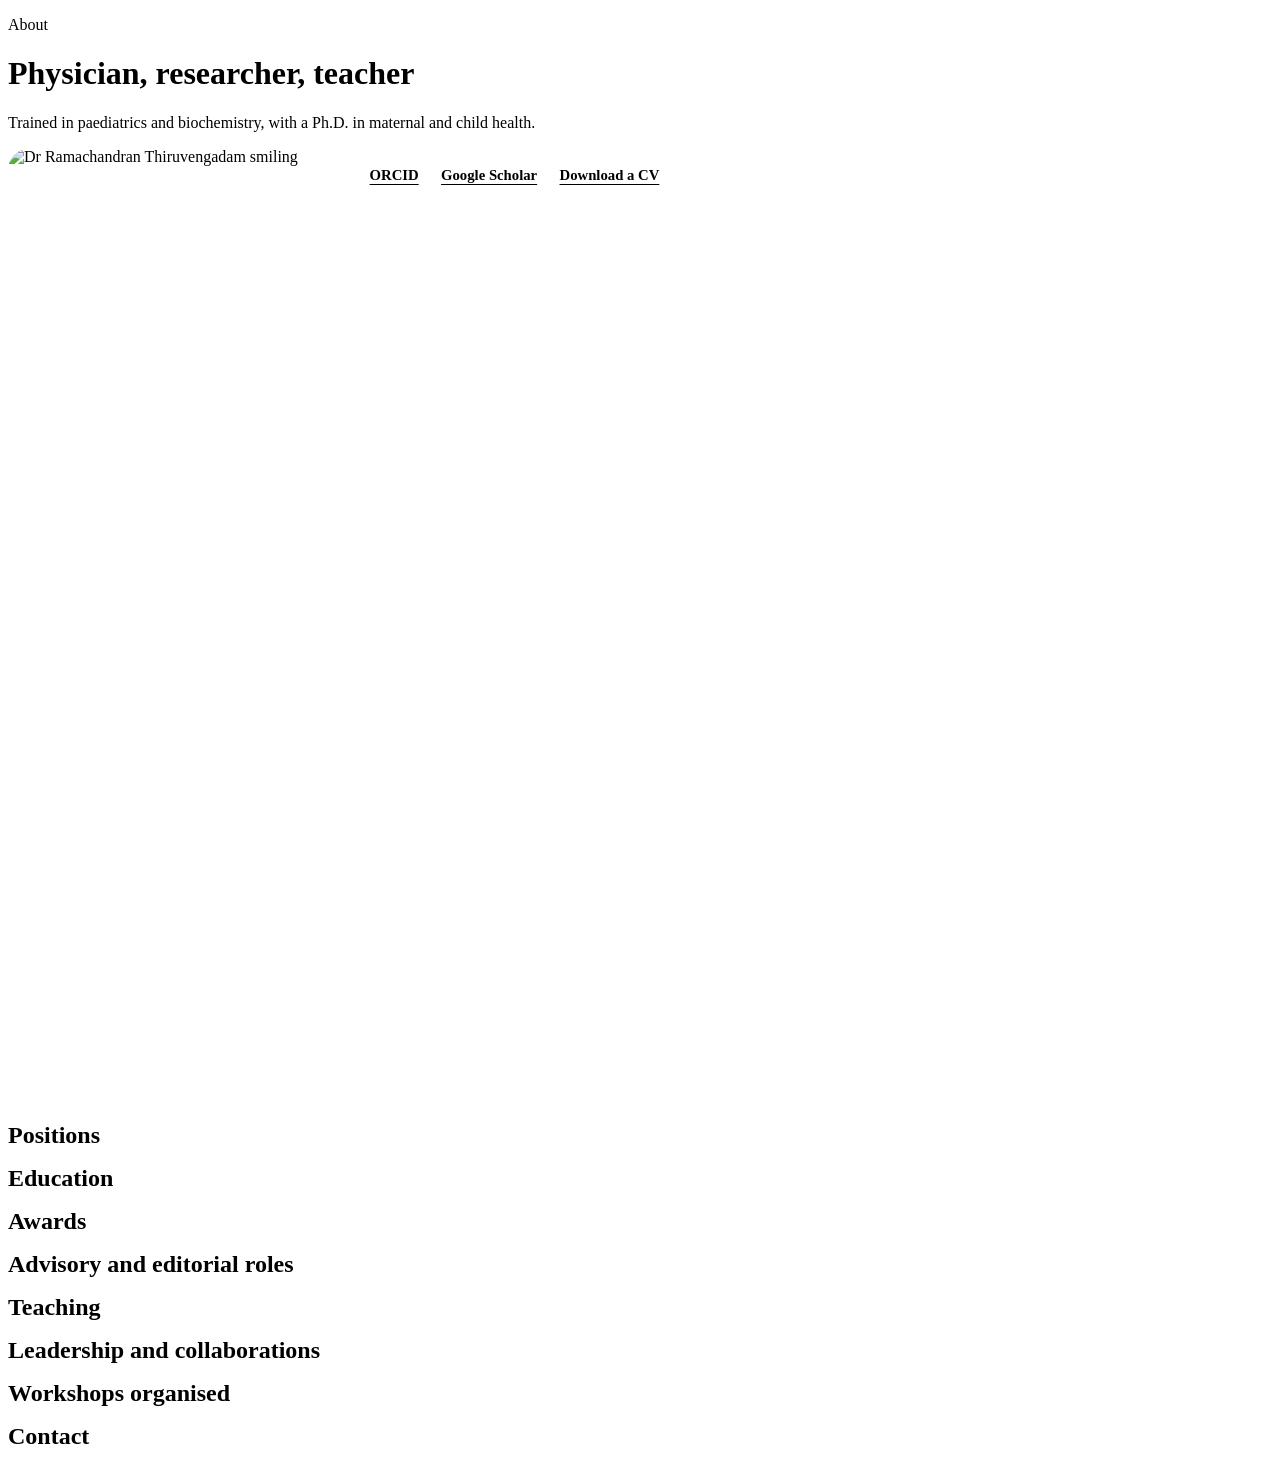
==== about.html @ 40336112 "Add files via upload" ====
<!doctype html>
<html lang="en"><head>
<title>About | Ramachandran Thiruvengadam</title>
<meta name="description" content="Biography, positions, education, awards, advisory roles and teaching of Dr Ramachandran Thiruvengadam.">
<meta charset="utf-8">
<meta name="viewport" content="width=device-width, initial-scale=1">
<link rel="preconnect" href="https://fonts.googleapis.com">
<link rel="preconnect" href="https://fonts.gstatic.com" crossorigin>
<link href="https://fonts.googleapis.com/css2?family=Fraunces:opsz,wght@9..144,400;9..144,500;9..144,600&family=Manrope:wght@400;500;600;700&display=swap" rel="stylesheet">
<link rel="stylesheet" href="assets/site.css">
<style>
.intro{display:grid;gap:2rem;align-items:start}
@media(min-width:52rem){.intro{grid-template-columns:19rem 1fr;gap:3.6rem}}
.ph{margin:0}.ph img{display:block;width:100%;aspect-ratio:1/1.08;object-fit:cover;object-position:50% 25%;border-radius:22px;box-shadow:var(--shadow)}
.intro p{font-size:1.05rem;max-width:42rem}
.links{display:flex;gap:1.4rem;flex-wrap:wrap;font-weight:700;font-size:.92rem;margin-top:1.2rem}.links a{color:var(--accent);text-underline-offset:4px}
h2.sm{font-size:1.5rem;margin:0 0 1rem}
ul.plain{margin:0;padding:0;list-style:none;border-top:1px solid var(--rule)}ul.plain li{padding:.85rem 0;border-bottom:1px solid var(--rule)}
</style></head>
<body><header id="hdr"></header>
<main id="main">
<div class="pagehead"><div class="wrap"><p class="eyebrow">About</p><h1 data-t="about_title">Physician, researcher, teacher</h1><p class="lede" data-t="about_lede">Trained in paediatrics and biochemistry, with a Ph.D. in maternal and child health.</p></div></div>
<section><div class="wrap intro">
  <figure class="ph"><img src="img/portrait-2.jpg" alt="Dr Ramachandran Thiruvengadam smiling" width="900" height="974"></figure>
  <div><p id="bio"></p><div class="links"><a id="l-orcid" href="#" rel="noopener">ORCID</a><a id="l-scholar" href="#" rel="noopener">Google Scholar</a><a href="cv.html">Download a CV</a></div></div>
</div></section>
<section class="alt"><div class="wrap"><h2 class="sm">Positions</h2><ul class="rule-list" id="pos"></ul></div></section>
<section><div class="wrap grid g2" style="gap:3rem">
  <div><h2 class="sm">Education</h2><ul class="rule-list" id="edu"></ul></div>
  <div><h2 class="sm">Awards</h2><ul class="rule-list" id="awd"></ul></div>
</div></section>
<section class="alt"><div class="wrap grid g2" style="gap:3rem">
  <div><h2 class="sm">Advisory and editorial roles</h2><ul class="plain" id="roles"></ul></div>
  <div><h2 class="sm">Teaching</h2><ul class="plain" id="teach"></ul></div>
</div></section>
<section><div class="wrap grid g2" style="gap:3rem">
  <div><h2 class="sm">Leadership and collaborations</h2><ul class="plain" id="lead"></ul></div>
  <div><h2 class="sm">Workshops organised</h2><ul class="plain" id="work"></ul></div>
</div></section>
<section class="alt" id="contact"><div class="wrap"><h2 class="sm">Contact</h2>
  <div class="card" style="max-width:34rem"><p style="margin:0 0 .4rem;font-weight:700" id="c-name"></p><p style="margin:0;color:var(--muted)" id="c-inst"></p><p style="margin:.8rem 0 0"><a id="c-mail" href="#" style="color:var(--accent);font-weight:700"></a></p><p style="margin:.6rem 0 0;color:var(--muted);font-size:.9rem" id="c-addr"></p></div>
</div></section>
</main>
<footer id="ftr"></footer>
<script src="assets/site.js"></script>
<script>
CV.data().then((d) => {
  if (!d) return; const e = CV.esc, P = d.PERSON;
  document.getElementById('bio').textContent = d.SHORT_BIO_100;
  document.getElementById('l-orcid').href = 'https://orcid.org/' + P.orcid; document.getElementById('l-scholar').href = P.scholar;
  const row = (k, t, s) => '<li class="row"><div class="k">' + e(k) + '</div><div><div class="t">' + e(t) + '</div>' + (s ? '<div class="s">' + e(s) + '</div>' : '') + '</div></li>';
  document.getElementById('pos').innerHTML = d.POSITIONS.map((p) => row(p[2] + ' to ' + p[3], p[1], p[0])).join('');
  document.getElementById('edu').innerHTML = d.EDUCATION.map((p) => row(p[2], p[1], p[0]).replace('class="row"', 'class="row" style="grid-template-columns:5rem 1fr"')).join('');
  document.getElementById('awd').innerHTML = d.AWARDS.map((a) => '<li><div class="t" style="font-weight:600">' + e(a[0]) + '</div><div class="s">' + e(a[1]) + '</div></li>').join('');
  const list = (id, arr) => document.getElementById(id).innerHTML = arr.map((x) => '<li>' + e(x) + '</li>').join('');
  list('roles', d.ROLES); list('teach', d.TEACHING); list('lead', d.LEADERSHIP); list('work', d.WORKSHOPS);
  document.getElementById('c-name').textContent = P.name; document.getElementById('c-inst').textContent = P.position + ', ' + P.institute;
  const m = document.getElementById('c-mail'); m.textContent = P.email; m.href = 'mailto:' + P.email; document.getElementById('c-addr').textContent = P.address;
});
</script></body></html>
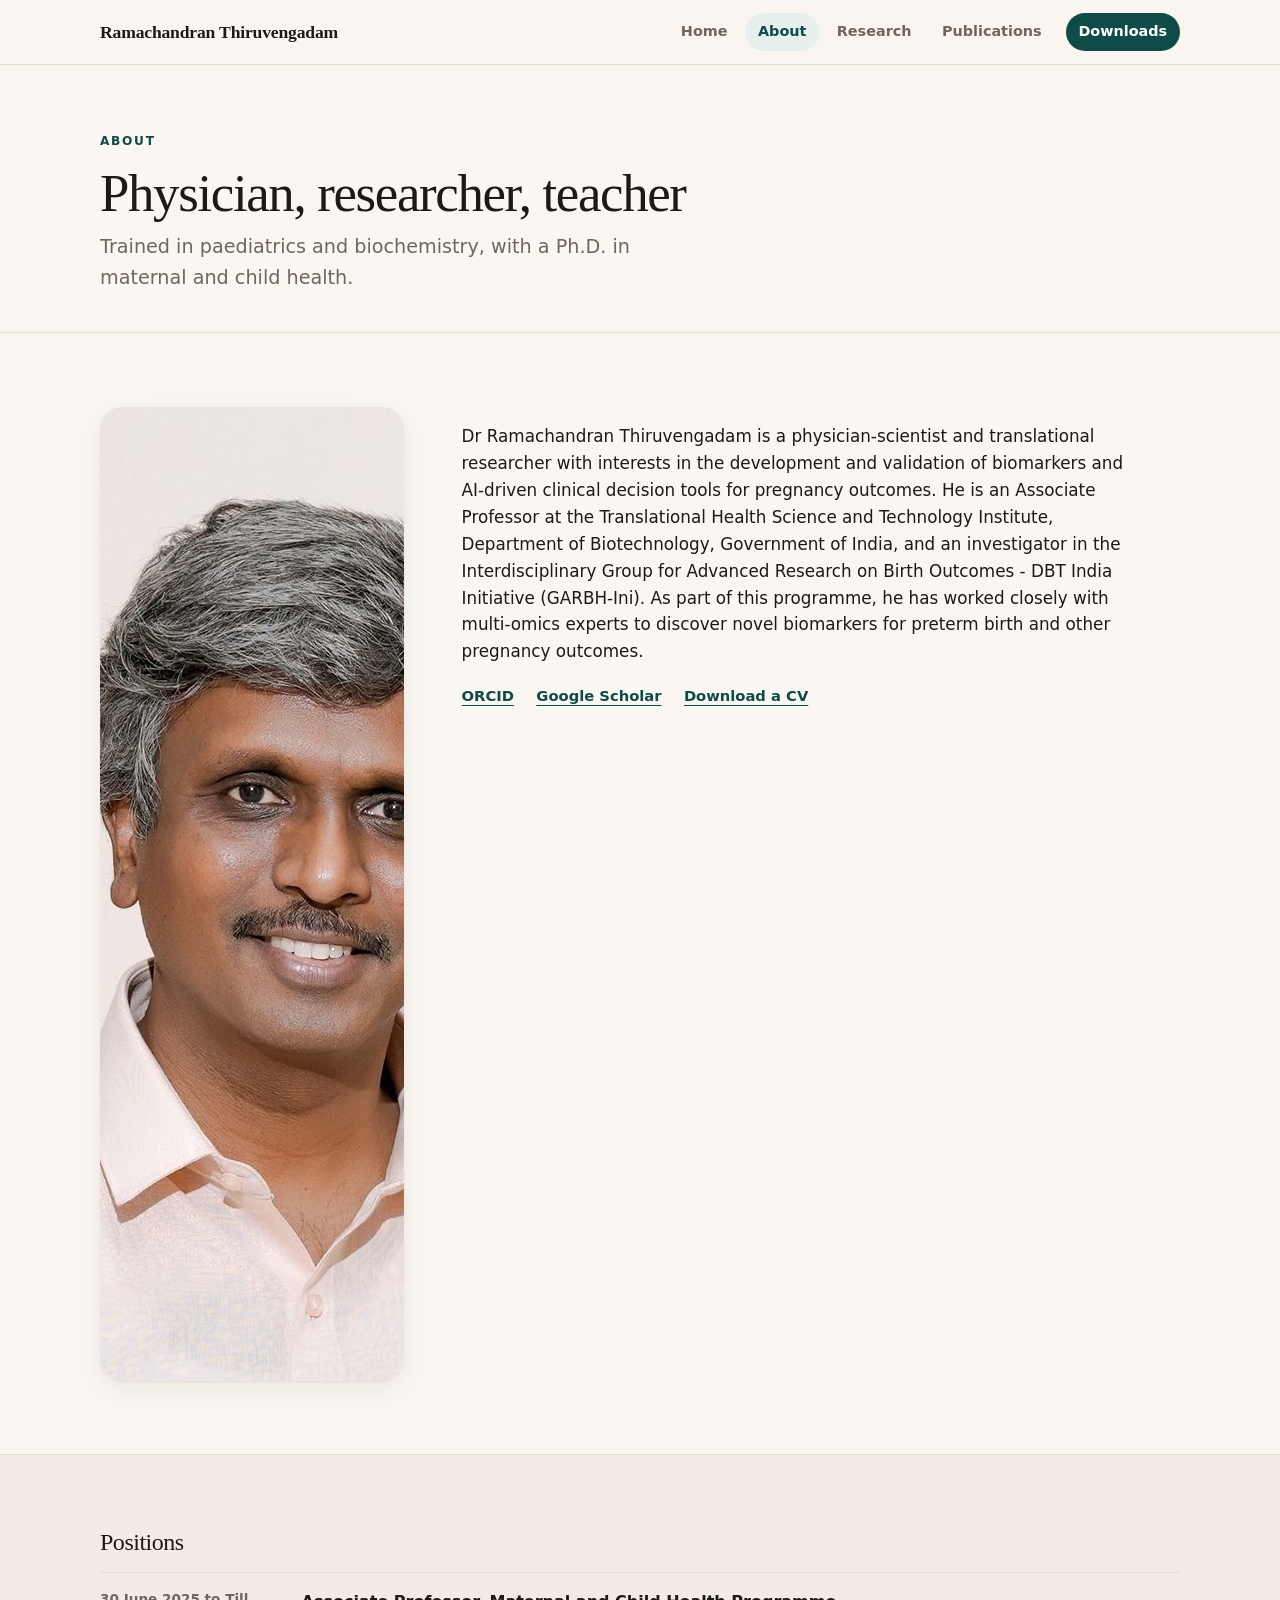
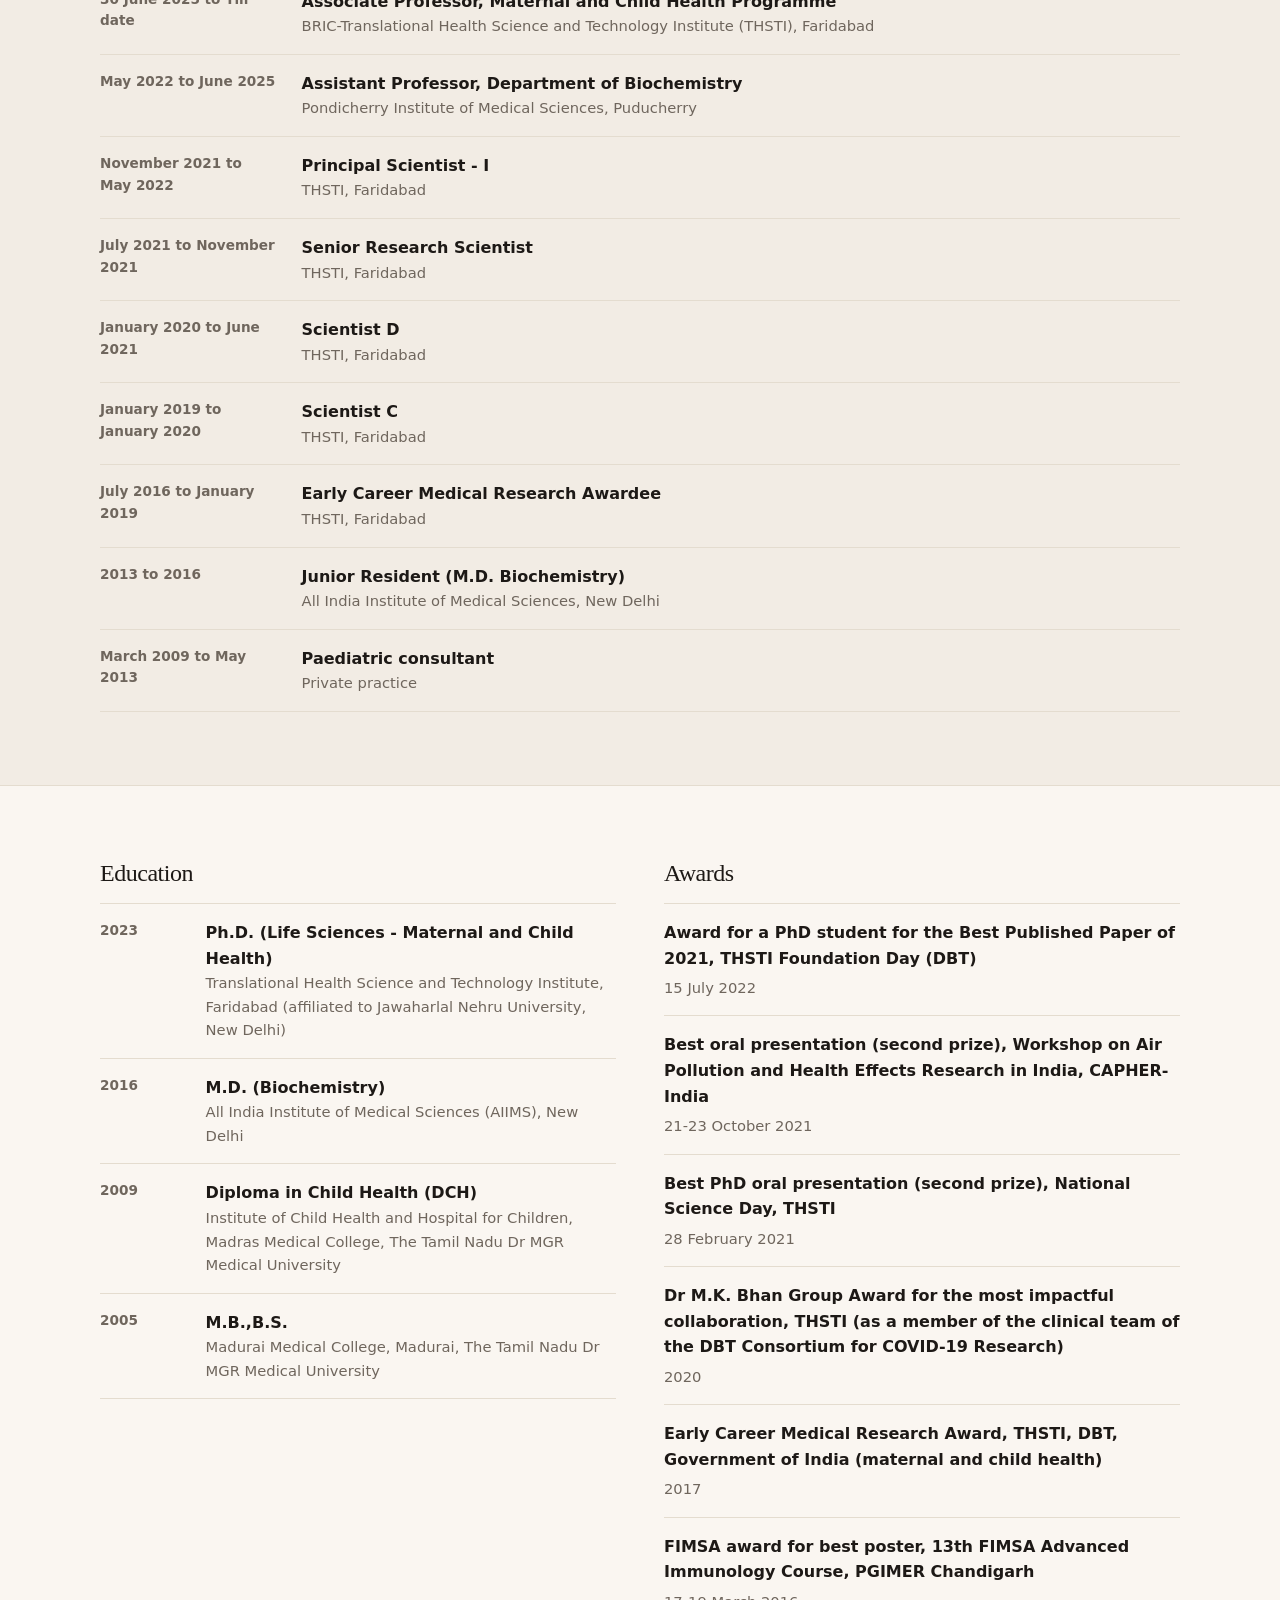
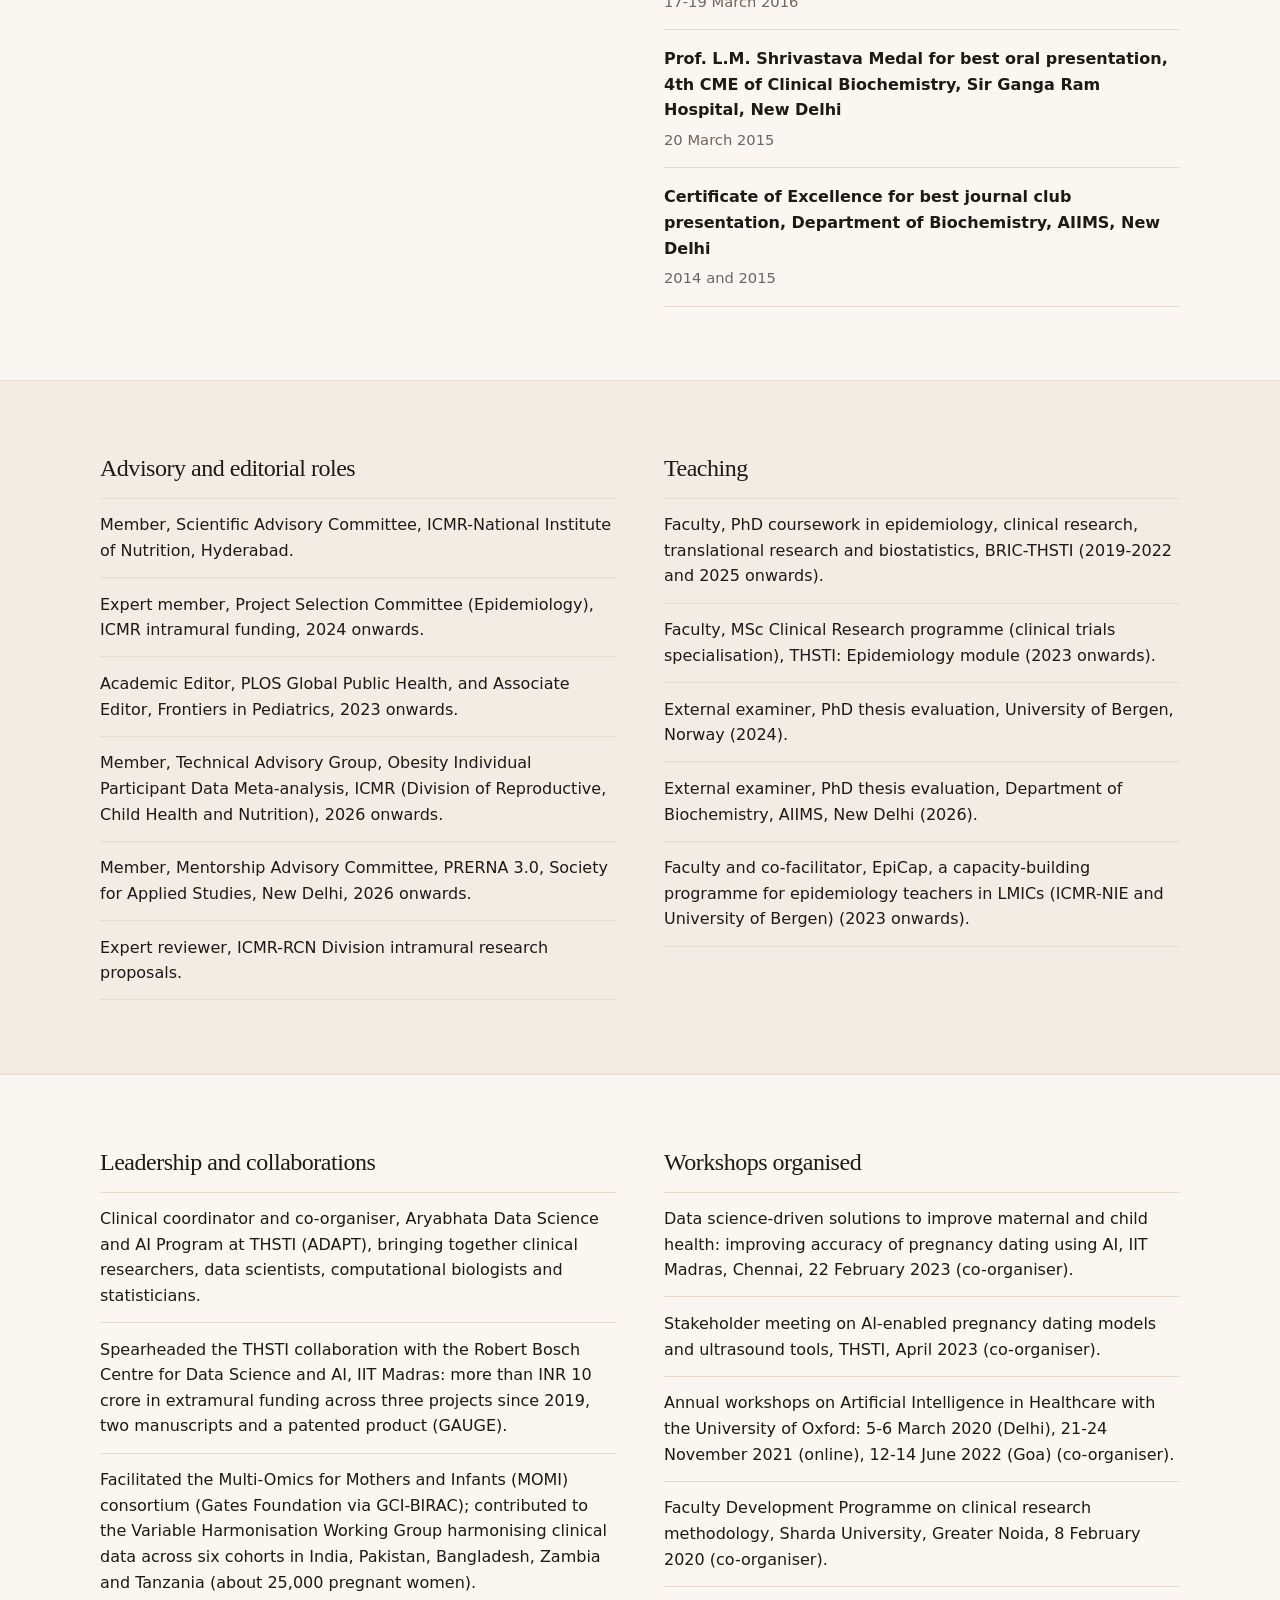
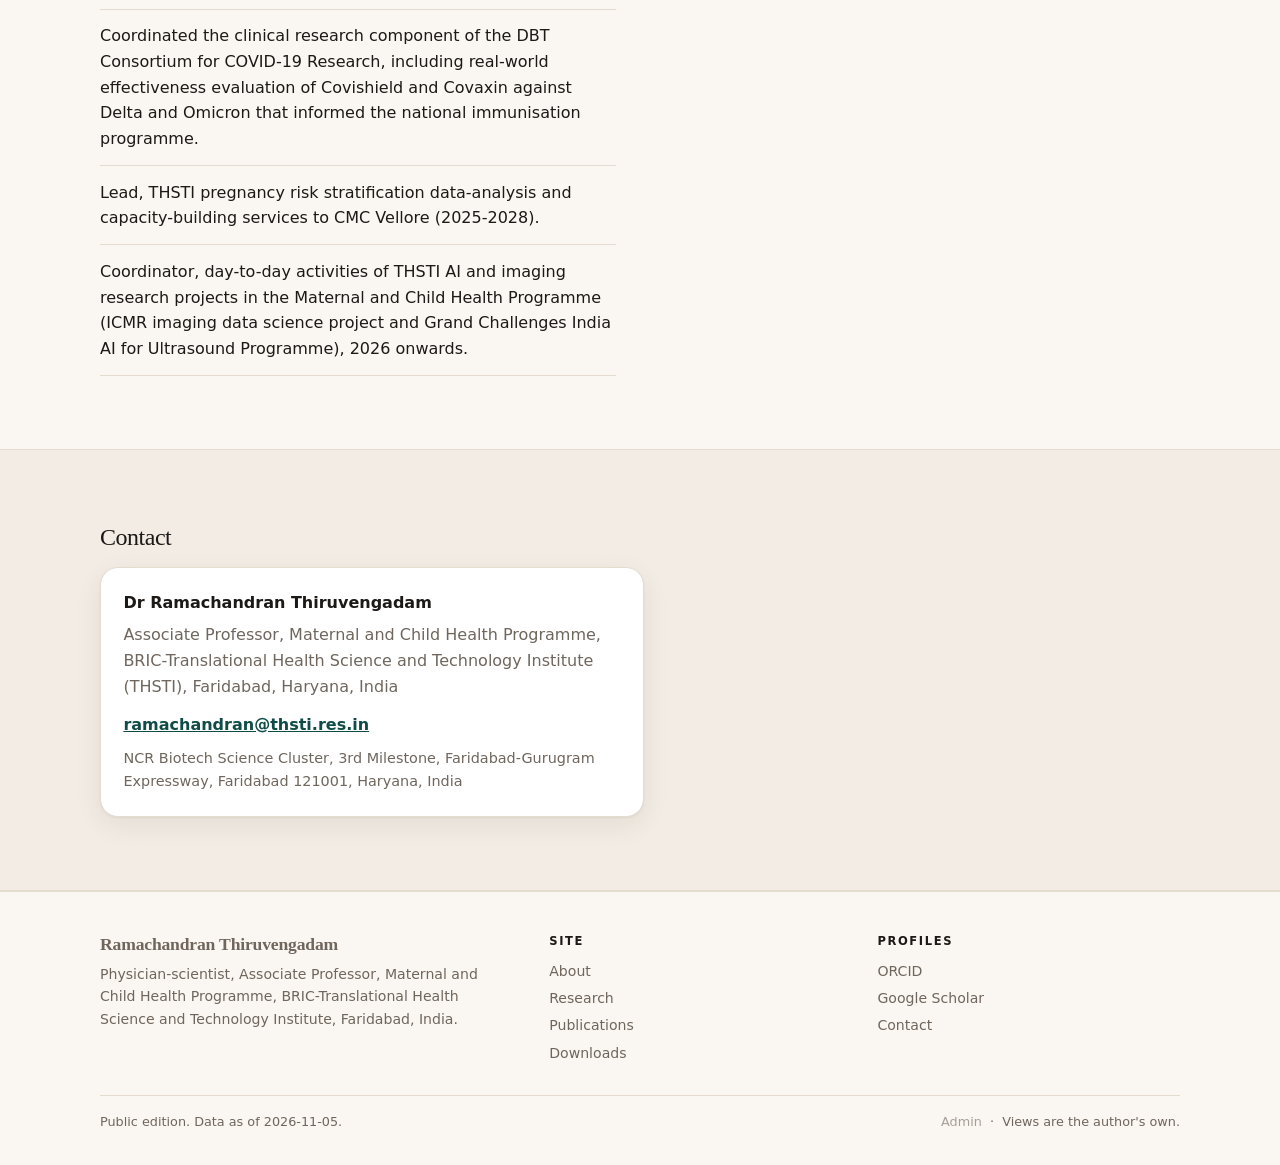
==== commit bbfed26a: "Add files via upload" ====
--- a/about.html
+++ b/about.html
@@ -7,7 +7,7 @@
 <link rel="preconnect" href="https://fonts.googleapis.com">
 <link rel="preconnect" href="https://fonts.gstatic.com" crossorigin>
 <link href="https://fonts.googleapis.com/css2?family=Fraunces:opsz,wght@9..144,400;9..144,500;9..144,600&family=Manrope:wght@400;500;600;700&display=swap" rel="stylesheet">
-<link rel="stylesheet" href="assets/site.css">
+<link rel="stylesheet" href="site.css">
 <style>
 .intro{display:grid;gap:2rem;align-items:start}
 @media(min-width:52rem){.intro{grid-template-columns:19rem 1fr;gap:3.6rem}}
@@ -21,7 +21,7 @@
 <main id="main">
 <div class="pagehead"><div class="wrap"><p class="eyebrow">About</p><h1 data-t="about_title">Physician, researcher, teacher</h1><p class="lede" data-t="about_lede">Trained in paediatrics and biochemistry, with a Ph.D. in maternal and child health.</p></div></div>
 <section><div class="wrap intro">
-  <figure class="ph"><img src="img/portrait-2.jpg" alt="Dr Ramachandran Thiruvengadam smiling" width="900" height="974"></figure>
+  <figure class="ph"><img src="portrait-2.jpg" alt="Dr Ramachandran Thiruvengadam smiling" width="900" height="974"></figure>
   <div><p id="bio"></p><div class="links"><a id="l-orcid" href="#" rel="noopener">ORCID</a><a id="l-scholar" href="#" rel="noopener">Google Scholar</a><a href="cv.html">Download a CV</a></div></div>
 </div></section>
 <section class="alt"><div class="wrap"><h2 class="sm">Positions</h2><ul class="rule-list" id="pos"></ul></div></section>
@@ -42,7 +42,7 @@
 </div></section>
 </main>
 <footer id="ftr"></footer>
-<script src="assets/site.js"></script>
+<script src="site.js"></script>
 <script>
 CV.data().then((d) => {
   if (!d) return; const e = CV.esc, P = d.PERSON;
--- a/site.css
+++ b/site.css
@@ -0,0 +1,88 @@
+:root{
+  --bg:#faf6f1; --surface:#fff; --sunk:#f2ece4; --ink:#1d1916; --muted:#6f665d; --rule:#e4dccf;
+  --accent:#0f4c47; --accent-2:#0b3a36; --accent-ink:#fff; --tint:#e6efec; --warn:#8a4b0f; --err:#a3281d;
+  --shadow:0 1px 2px rgba(40,28,15,.06),0 8px 28px rgba(40,28,15,.07);
+  --serif:'Fraunces',Georgia,'Times New Roman',serif; --sans:'Manrope',system-ui,-apple-system,'Segoe UI',Roboto,sans-serif;
+}
+@media (prefers-color-scheme: dark){:root:not([data-theme="light"]){--bg:#14110f;--surface:#1c1815;--sunk:#1a1613;--ink:#f1ebe3;--muted:#a69c90;--rule:#342d27;--accent:#7ccfc5;--accent-2:#a5e0d8;--accent-ink:#0a1f1c;--tint:#17302d;--warn:#e3a862;--err:#ff8f84;--shadow:0 1px 2px rgba(0,0,0,.4),0 10px 30px rgba(0,0,0,.35)}}
+:root[data-theme="dark"]{--bg:#14110f;--surface:#1c1815;--sunk:#1a1613;--ink:#f1ebe3;--muted:#a69c90;--rule:#342d27;--accent:#7ccfc5;--accent-2:#a5e0d8;--accent-ink:#0a1f1c;--tint:#17302d;--warn:#e3a862;--err:#ff8f84;--shadow:0 1px 2px rgba(0,0,0,.4),0 10px 30px rgba(0,0,0,.35)}
+*{box-sizing:border-box}html{scroll-behavior:smooth;-webkit-text-size-adjust:100%}
+@media (prefers-reduced-motion:reduce){html{scroll-behavior:auto}*{transition:none!important;animation:none!important}}
+body{margin:0;background:var(--bg);color:var(--ink);font:16px/1.6 var(--sans);-webkit-font-smoothing:antialiased}
+a{color:inherit}img{max-width:100%}
+.wrap{max-width:70rem;margin:0 auto;padding:0 20px}
+:focus-visible{outline:2.5px solid var(--accent);outline-offset:3px;border-radius:6px}
+.skip{position:absolute;left:-999px;top:8px;background:var(--accent);color:var(--accent-ink);padding:.5rem 1rem;border-radius:8px;z-index:50}.skip:focus{left:12px}
+
+/* header */
+.bar{position:sticky;top:0;z-index:30;background:color-mix(in srgb,var(--bg) 90%,transparent);backdrop-filter:saturate(1.4) blur(10px);border-bottom:1px solid var(--rule)}
+.bar .wrap{display:flex;align-items:center;justify-content:space-between;height:64px;gap:1rem}
+.mark{font:600 1.1rem var(--serif);text-decoration:none;letter-spacing:-.01em;white-space:nowrap}
+.nav{display:flex;align-items:center;gap:.3rem}
+.nav a{font-size:.9rem;font-weight:600;color:var(--muted);text-decoration:none;padding:.45rem .8rem;border-radius:999px;transition:color .15s,background .15s}
+.nav a:hover{color:var(--ink);background:var(--sunk)}
+.nav a[aria-current=page]{color:var(--accent);background:var(--tint)}
+.nav a.cta{background:var(--accent);color:var(--accent-ink);margin-left:.4rem}.nav a.cta:hover{background:var(--accent-2)}
+.nav a.cta[aria-current=page]{background:var(--accent);color:var(--accent-ink)}
+.burger{display:none;background:none;border:1.5px solid var(--rule);border-radius:10px;width:42px;height:42px;cursor:pointer;color:var(--ink)}
+@media(max-width:52rem){
+  .burger{display:inline-grid;place-items:center}
+  .nav{position:absolute;left:0;right:0;top:64px;background:var(--bg);border-bottom:1px solid var(--rule);flex-direction:column;align-items:stretch;padding:.6rem 20px 1rem;display:none}
+  .nav.open{display:flex}.nav a{padding:.8rem 1rem}.nav a.cta{margin:.4rem 0 0;text-align:center}
+}
+
+/* type + buttons */
+.eyebrow{font-size:.76rem;font-weight:700;letter-spacing:.14em;text-transform:uppercase;color:var(--accent);margin:0 0 .9rem}
+h1{font:500 clamp(2.4rem,6.2vw,4.3rem)/1.04 var(--serif);letter-spacing:-.025em;margin:0 0 1.1rem}
+h2{font:500 clamp(1.7rem,4vw,2.4rem)/1.12 var(--serif);letter-spacing:-.02em;margin:0 0 .6rem}
+h3{font:600 1.1rem/1.3 var(--serif);margin:0 0 .4rem}
+.lede{font-size:clamp(1.02rem,2.2vw,1.2rem);color:var(--muted);max-width:36rem;margin:0 0 1.8rem}.lede b{color:var(--ink);font-weight:600}
+.sec-sub{color:var(--muted);max-width:40rem;margin:0 0 2rem}
+.btns{display:flex;gap:.8rem;flex-wrap:wrap}
+.btn{font:700 .92rem var(--sans);cursor:pointer;border-radius:999px;border:1.5px solid var(--accent);background:var(--accent);color:var(--accent-ink);padding:.75rem 1.35rem;text-decoration:none;display:inline-flex;align-items:center;gap:.5rem;transition:transform .15s,background .15s}
+.btn:hover{background:var(--accent-2);border-color:var(--accent-2);transform:translateY(-1px)}
+.btn.ghost{background:transparent;color:var(--accent)}.btn.ghost:hover{background:var(--tint)}
+.btn:disabled{opacity:.55;cursor:wait;transform:none}.btn.sm{padding:.48rem 1rem;font-size:.84rem}
+.chip{display:inline-block;font-size:.72rem;font-weight:700;letter-spacing:.04em;padding:.18rem .6rem;border-radius:999px;background:var(--tint);color:var(--accent);white-space:nowrap}
+.chip.n{background:var(--sunk);color:var(--muted)}
+
+/* layout blocks */
+section{padding:clamp(2.6rem,6vw,4.6rem) 0}
+section.alt{background:var(--sunk);border-block:1px solid var(--rule)}
+.pagehead{padding:clamp(2.4rem,6vw,4.2rem) 0 clamp(1.6rem,4vw,2.4rem);border-bottom:1px solid var(--rule)}
+.pagehead h1{font-size:clamp(2.1rem,5vw,3.3rem);margin-bottom:.7rem}.pagehead .lede{margin:0}
+.grid{display:grid;gap:1.4rem}
+@media(min-width:48rem){.g2{grid-template-columns:1fr 1fr}.g3{grid-template-columns:repeat(3,1fr)}.g4{grid-template-columns:repeat(2,1fr)}}
+@media(min-width:62rem){.g4{grid-template-columns:repeat(4,1fr)}}
+.card{background:var(--surface);border:1px solid var(--rule);border-radius:18px;padding:1.4rem;box-shadow:var(--shadow)}
+.theme{background:var(--surface);border:1px solid var(--rule);border-radius:18px;padding:1.5rem 1.4rem 1.6rem;transition:transform .2s,box-shadow .2s}
+.theme:hover{transform:translateY(-3px);box-shadow:var(--shadow)}
+.theme .ix{font:500 .85rem var(--serif);color:var(--accent);margin-bottom:1rem;display:block}
+.theme p{color:var(--muted);font-size:.93rem;margin:0}
+.rule-list{list-style:none;margin:0;padding:0;border-top:1px solid var(--rule)}
+.rule-list li{padding:1rem 0;border-bottom:1px solid var(--rule);display:grid;gap:.3rem}
+@media(min-width:44rem){.rule-list li.row{grid-template-columns:11rem 1fr;gap:1.6rem}}
+.rule-list .k{font-size:.85rem;color:var(--muted);font-weight:600}
+.rule-list .t{font-weight:700}.rule-list .s{color:var(--muted);font-size:.92rem}
+
+/* publications */
+.pub{padding:1.1rem 0;border-bottom:1px solid var(--rule);display:grid;gap:.25rem}
+.pub .ti{font-weight:700;line-height:1.35}.pub .au{font-size:.9rem;color:var(--muted)}.pub .au b{color:var(--ink)}
+.pub .jr{font-size:.9rem}.pub .lk{display:flex;gap:.9rem;flex-wrap:wrap;align-items:center;margin-top:.3rem;font-size:.82rem;font-weight:700}
+.pub .lk a{color:var(--accent);text-underline-offset:3px}
+.tools{display:flex;gap:.8rem;flex-wrap:wrap;align-items:center;margin:0 0 1.2rem}
+.tools input,.tools select,input[type=text],textarea,select{font:inherit;font-size:.95rem;color:inherit;background:var(--surface);border:1.5px solid var(--rule);border-radius:10px;padding:.62rem .75rem;transition:border-color .15s,box-shadow .15s}
+.tools input{flex:1;min-width:14rem}
+input:focus,textarea:focus,select:focus{outline:none;border-color:var(--accent);box-shadow:0 0 0 3px color-mix(in srgb,var(--accent) 22%,transparent)}
+.count{color:var(--muted);font-size:.88rem;margin:0 0 .4rem}
+
+/* cta band + footer */
+.band{background:var(--accent);color:var(--accent-ink);border-radius:24px;padding:clamp(1.8rem,5vw,3rem);display:grid;gap:1.2rem;align-items:center}
+@media(min-width:48rem){.band{grid-template-columns:1fr auto}}
+.band h2{margin:0}.band p{margin:.3rem 0 0;opacity:.85}
+.band .btn{background:var(--accent-ink);color:var(--accent);border-color:var(--accent-ink)}.band .btn:hover{background:var(--surface)}
+footer{border-top:1px solid var(--rule);padding:2.6rem 0 2rem;color:var(--muted);font-size:.88rem}
+.fgrid{display:grid;gap:1.6rem}@media(min-width:48rem){.fgrid{grid-template-columns:1.4fr 1fr 1fr}}
+footer h4{font:700 .72rem var(--sans);letter-spacing:.14em;text-transform:uppercase;margin:0 0 .6rem;color:var(--ink)}
+footer a{text-decoration:none;display:block;padding:.15rem 0}footer a:hover{color:var(--accent)}
+.legal{margin-top:1.8rem;padding-top:1rem;border-top:1px solid var(--rule);display:flex;justify-content:space-between;gap:1rem;flex-wrap:wrap;font-size:.8rem}
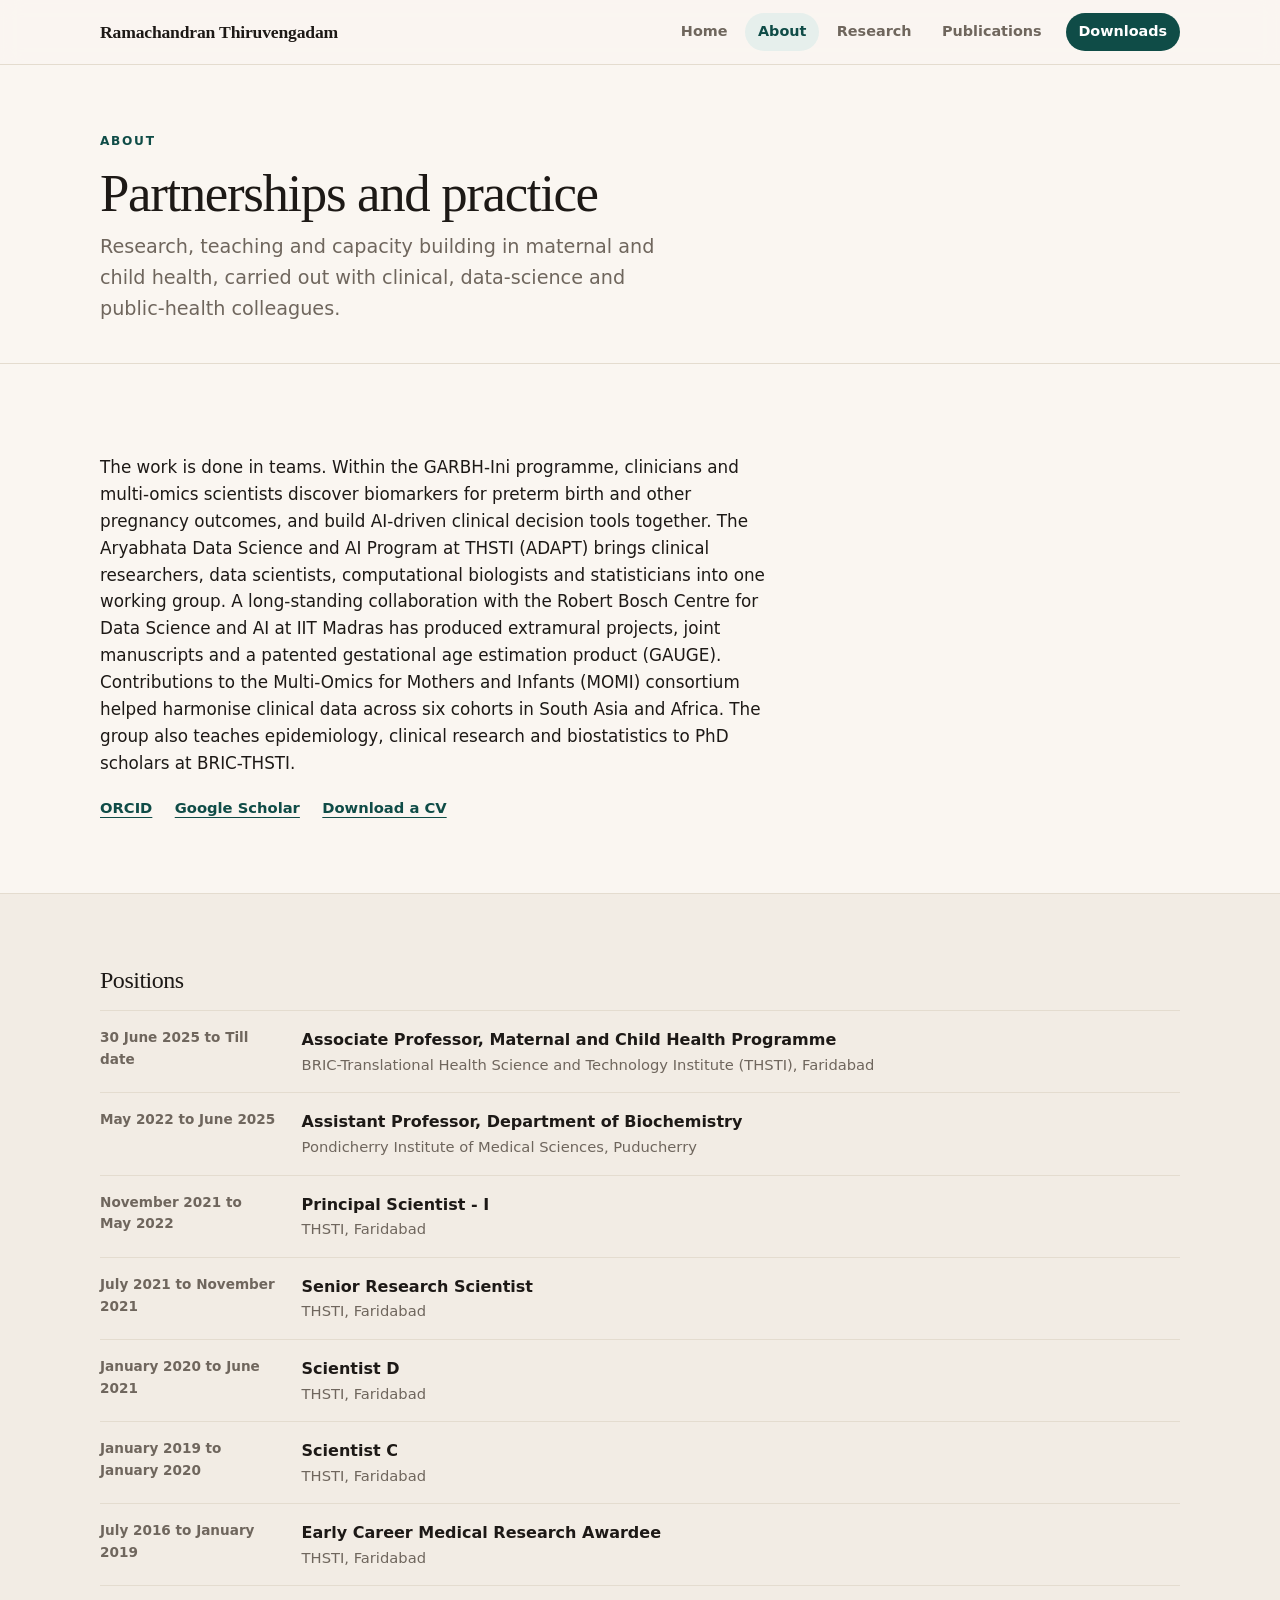
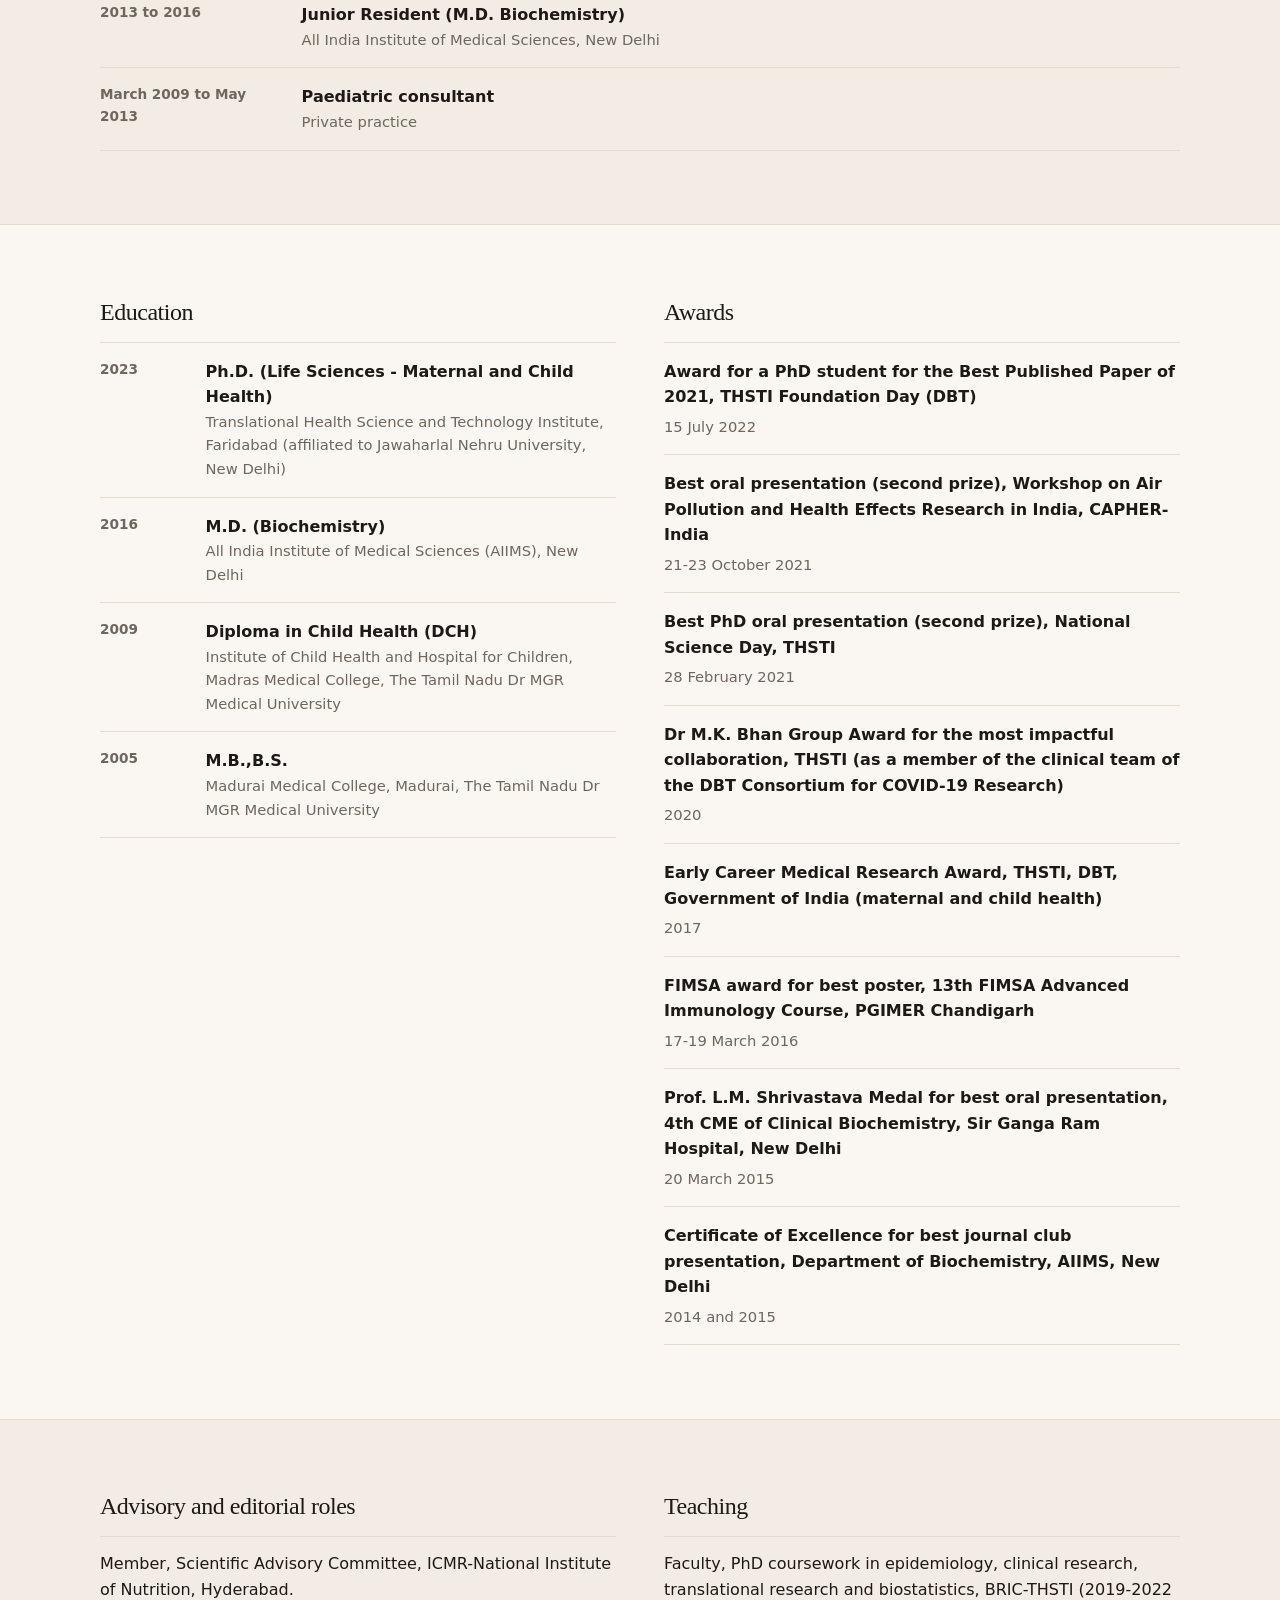
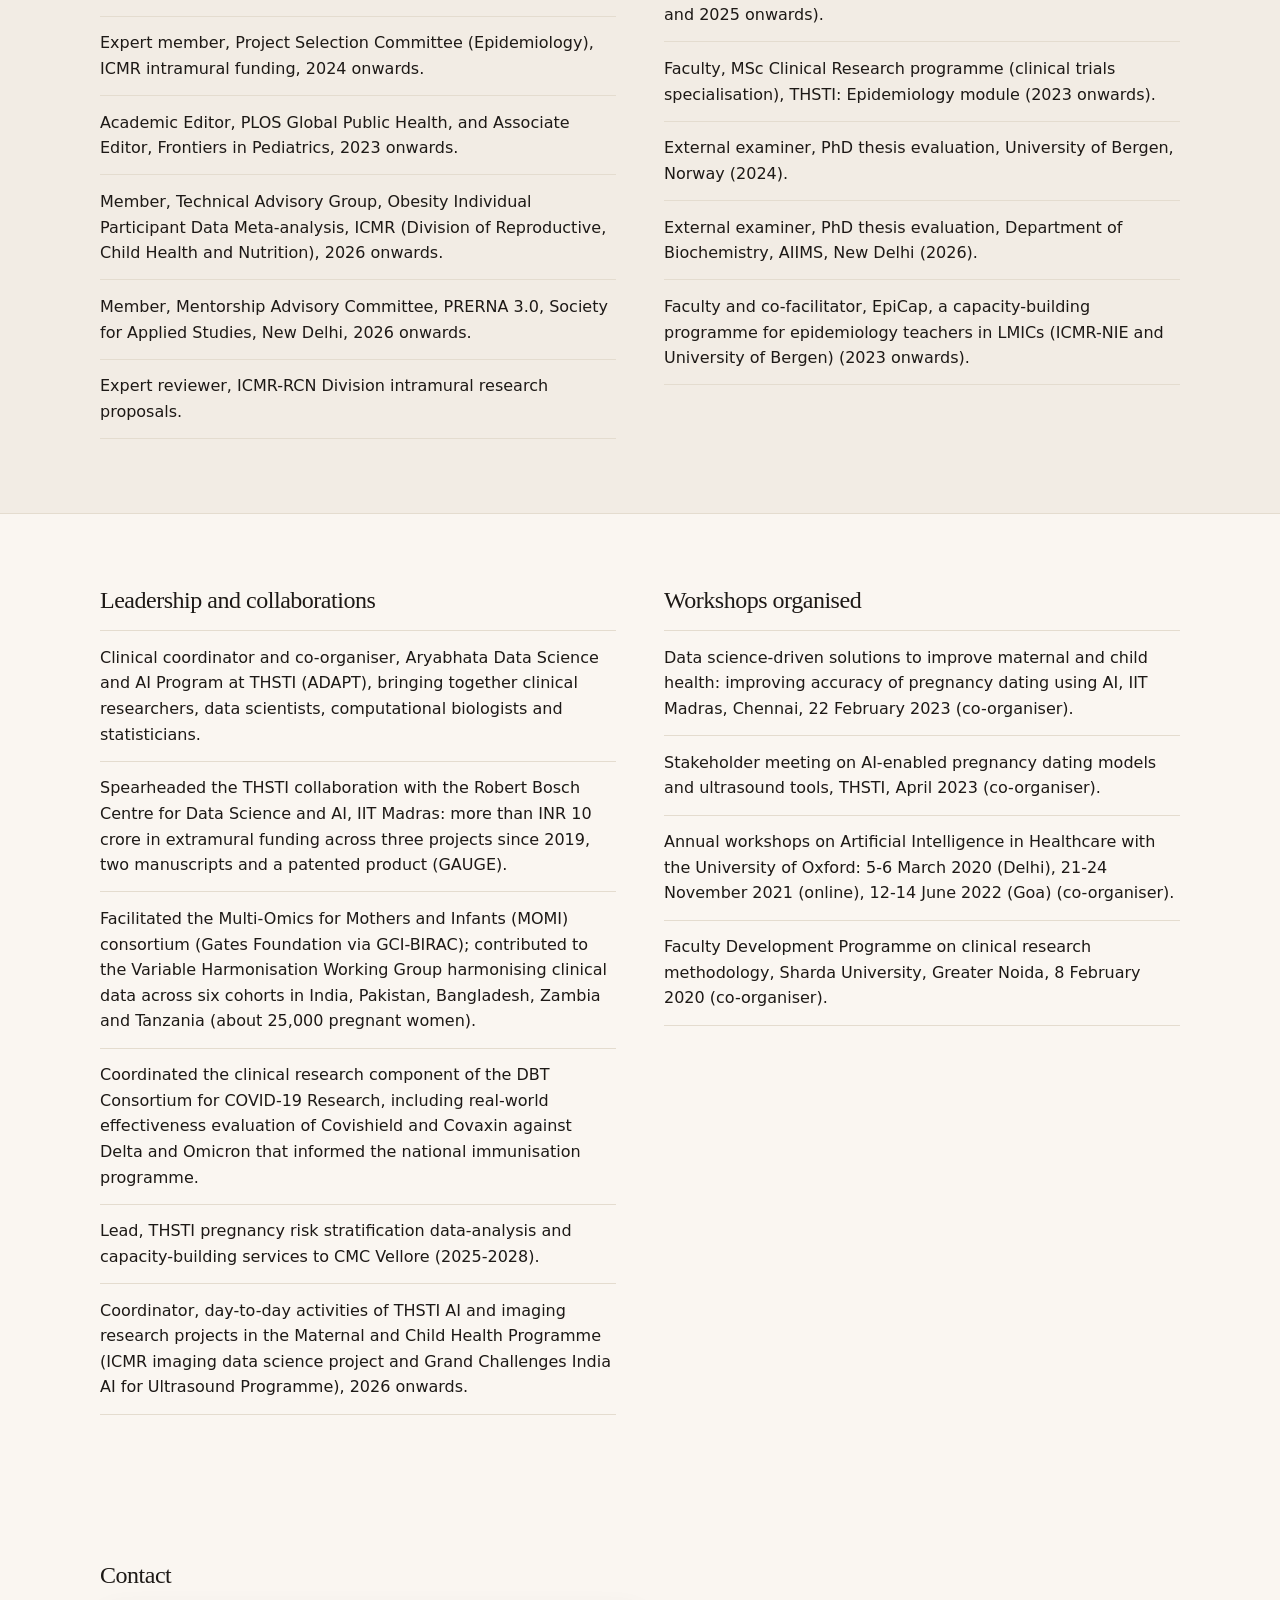
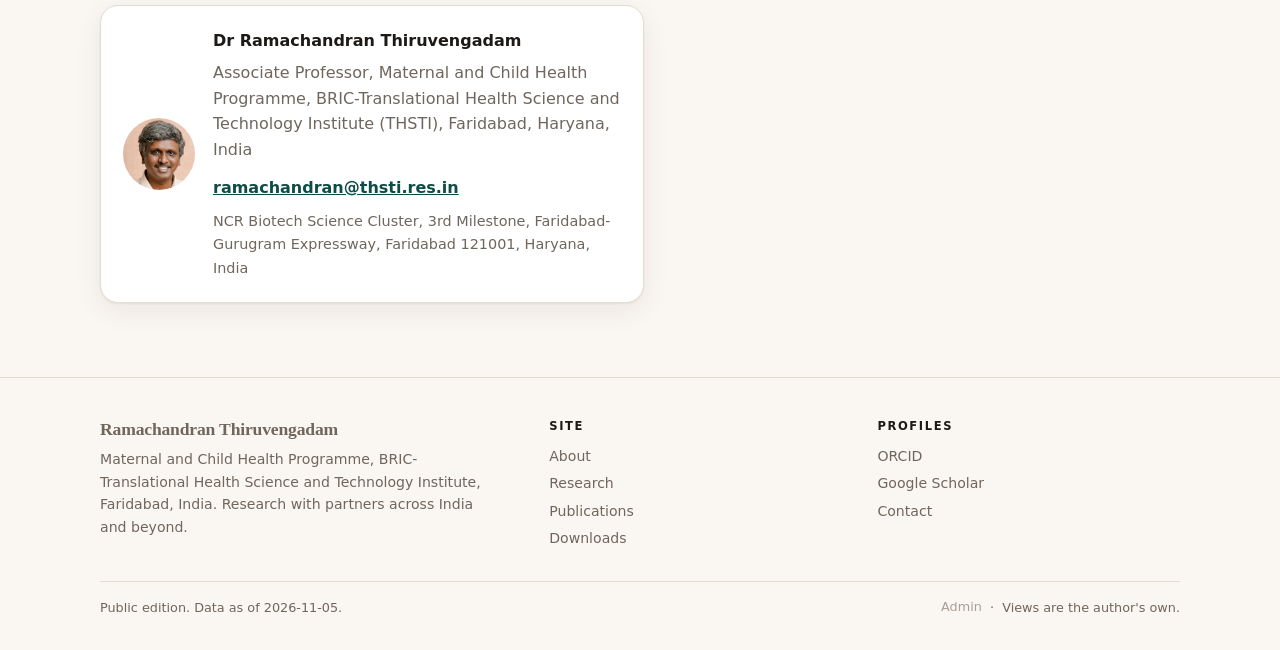
==== commit 1dc8578c: "Add files via upload" ====
--- a/about.html
+++ b/about.html
@@ -9,8 +9,7 @@
 <link href="https://fonts.googleapis.com/css2?family=Fraunces:opsz,wght@9..144,400;9..144,500;9..144,600&family=Manrope:wght@400;500;600;700&display=swap" rel="stylesheet">
 <link rel="stylesheet" href="site.css">
 <style>
-.intro{display:grid;gap:2rem;align-items:start}
-@media(min-width:52rem){.intro{grid-template-columns:19rem 1fr;gap:3.6rem}}
+.intro{display:block}
 .ph{margin:0}.ph img{display:block;width:100%;aspect-ratio:1/1.08;object-fit:cover;object-position:50% 25%;border-radius:22px;box-shadow:var(--shadow)}
 .intro p{font-size:1.05rem;max-width:42rem}
 .links{display:flex;gap:1.4rem;flex-wrap:wrap;font-weight:700;font-size:.92rem;margin-top:1.2rem}.links a{color:var(--accent);text-underline-offset:4px}
@@ -19,10 +18,9 @@
 </style></head>
 <body><header id="hdr"></header>
 <main id="main">
-<div class="pagehead"><div class="wrap"><p class="eyebrow">About</p><h1 data-t="about_title">Physician, researcher, teacher</h1><p class="lede" data-t="about_lede">Trained in paediatrics and biochemistry, with a Ph.D. in maternal and child health.</p></div></div>
+<div class="pagehead"><div class="wrap"><p class="eyebrow">About</p><h1 data-t="about_title">Partnerships and practice</h1><p class="lede" data-t="about_lede">Research, teaching and capacity building in maternal and child health, carried out with clinical, data-science and public-health colleagues.</p></div></div>
 <section><div class="wrap intro">
-  <figure class="ph"><img src="portrait-2.jpg" alt="Dr Ramachandran Thiruvengadam smiling" width="900" height="974"></figure>
-  <div><p id="bio"></p><div class="links"><a id="l-orcid" href="#" rel="noopener">ORCID</a><a id="l-scholar" href="#" rel="noopener">Google Scholar</a><a href="cv.html">Download a CV</a></div></div>
+  <div><p id="bio" data-t="about_bio"></p><div class="links"><a id="l-orcid" href="#" rel="noopener">ORCID</a><a id="l-scholar" href="#" rel="noopener">Google Scholar</a><a href="cv.html">Download a CV</a></div></div>
 </div></section>
 <section class="alt"><div class="wrap"><h2 class="sm">Positions</h2><ul class="rule-list" id="pos"></ul></div></section>
 <section><div class="wrap grid g2" style="gap:3rem">
@@ -37,8 +35,8 @@
   <div><h2 class="sm">Leadership and collaborations</h2><ul class="plain" id="lead"></ul></div>
   <div><h2 class="sm">Workshops organised</h2><ul class="plain" id="work"></ul></div>
 </div></section>
-<section class="alt" id="contact"><div class="wrap"><h2 class="sm">Contact</h2>
-  <div class="card" style="max-width:34rem"><p style="margin:0 0 .4rem;font-weight:700" id="c-name"></p><p style="margin:0;color:var(--muted)" id="c-inst"></p><p style="margin:.8rem 0 0"><a id="c-mail" href="#" style="color:var(--accent);font-weight:700"></a></p><p style="margin:.6rem 0 0;color:var(--muted);font-size:.9rem" id="c-addr"></p></div>
+<section id="contact"><div class="wrap"><h2 class="sm">Contact</h2>
+  <div class="card" style="max-width:34rem;display:flex;gap:1.1rem;align-items:center"><img src="portrait.jpg" alt="Dr Ramachandran Thiruvengadam" width="72" height="72" style="width:72px;height:72px;border-radius:50%;object-fit:cover;object-position:50% 18%;flex:none"><div><p style="margin:0 0 .4rem;font-weight:700" id="c-name"></p><p style="margin:0;color:var(--muted)" id="c-inst"></p><p style="margin:.8rem 0 0"><a id="c-mail" href="#" style="color:var(--accent);font-weight:700"></a></p><p style="margin:.6rem 0 0;color:var(--muted);font-size:.9rem" id="c-addr"></p></div></div>
 </div></section>
 </main>
 <footer id="ftr"></footer>
@@ -46,7 +44,6 @@
 <script>
 CV.data().then((d) => {
   if (!d) return; const e = CV.esc, P = d.PERSON;
-  document.getElementById('bio').textContent = d.SHORT_BIO_100;
   document.getElementById('l-orcid').href = 'https://orcid.org/' + P.orcid; document.getElementById('l-scholar').href = P.scholar;
   const row = (k, t, s) => '<li class="row"><div class="k">' + e(k) + '</div><div><div class="t">' + e(t) + '</div>' + (s ? '<div class="s">' + e(s) + '</div>' : '') + '</div></li>';
   document.getElementById('pos').innerHTML = d.POSITIONS.map((p) => row(p[2] + ' to ' + p[3], p[1], p[0])).join('');
